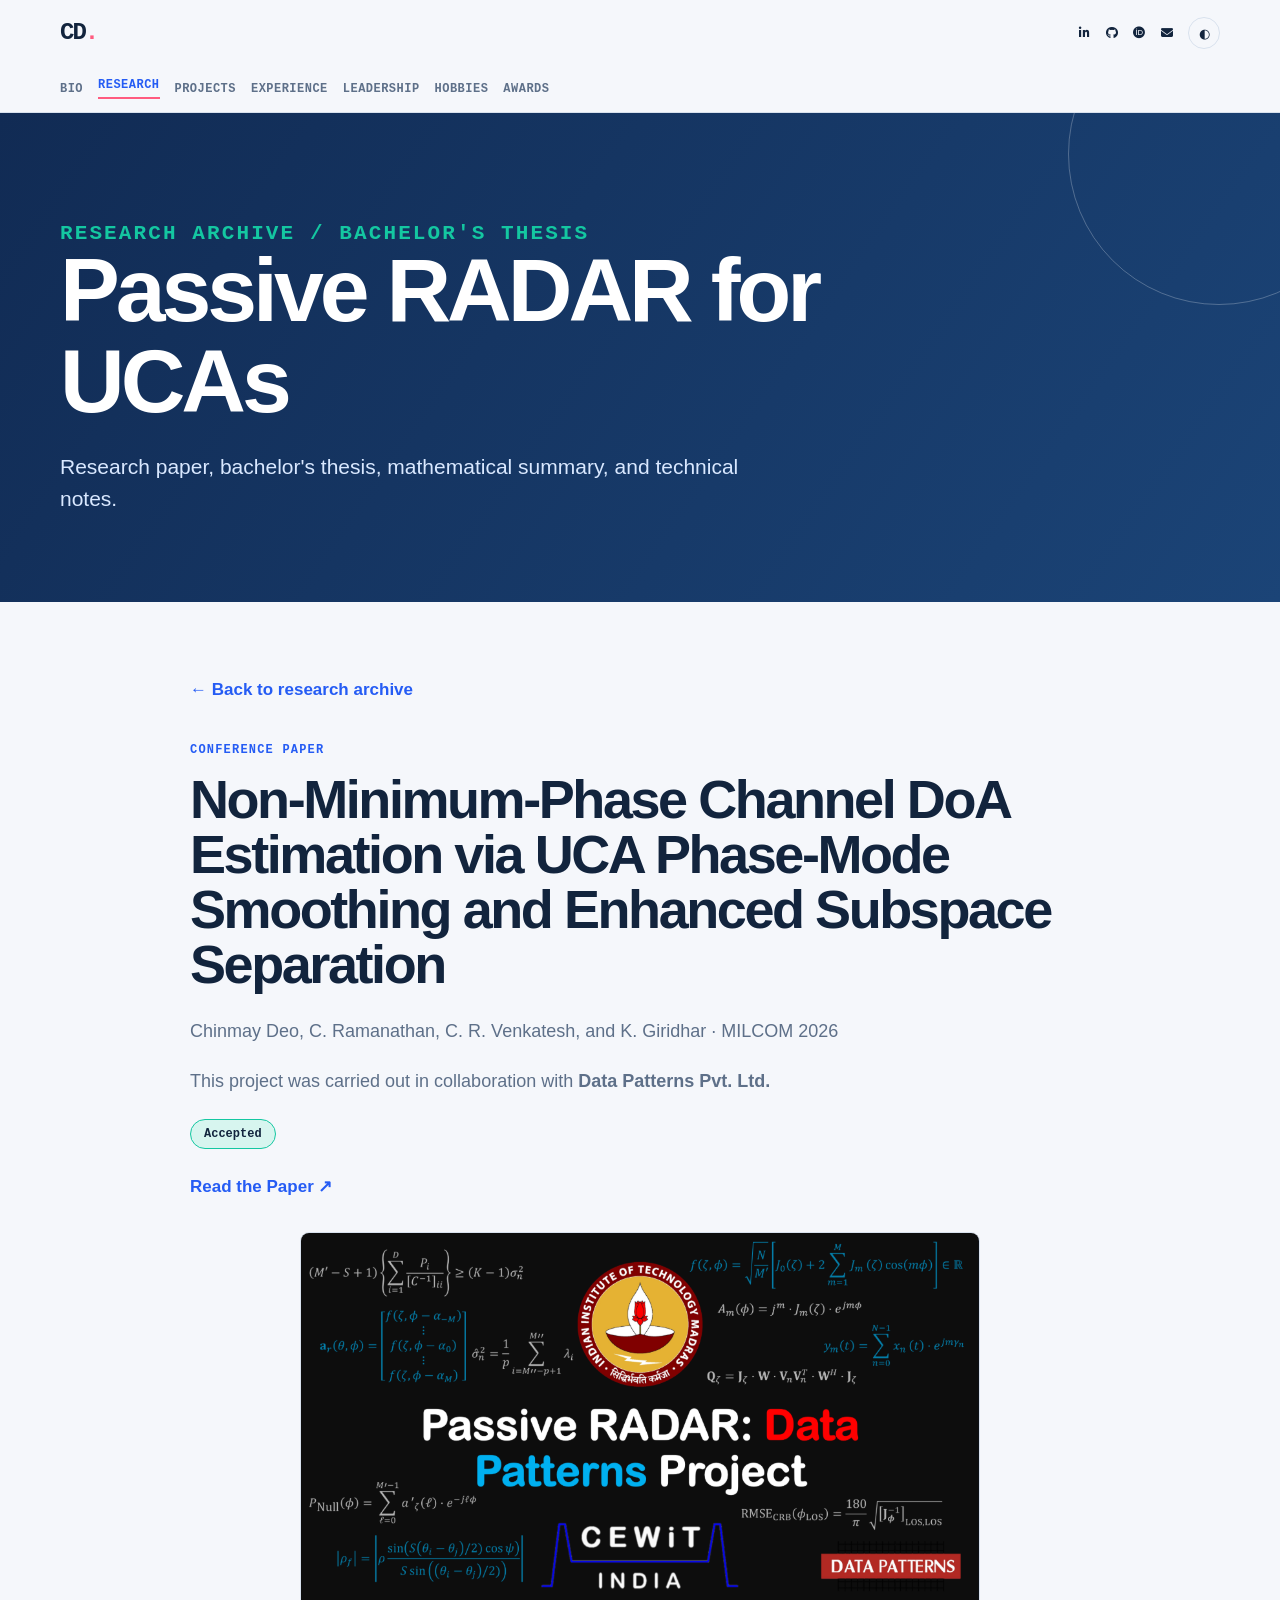
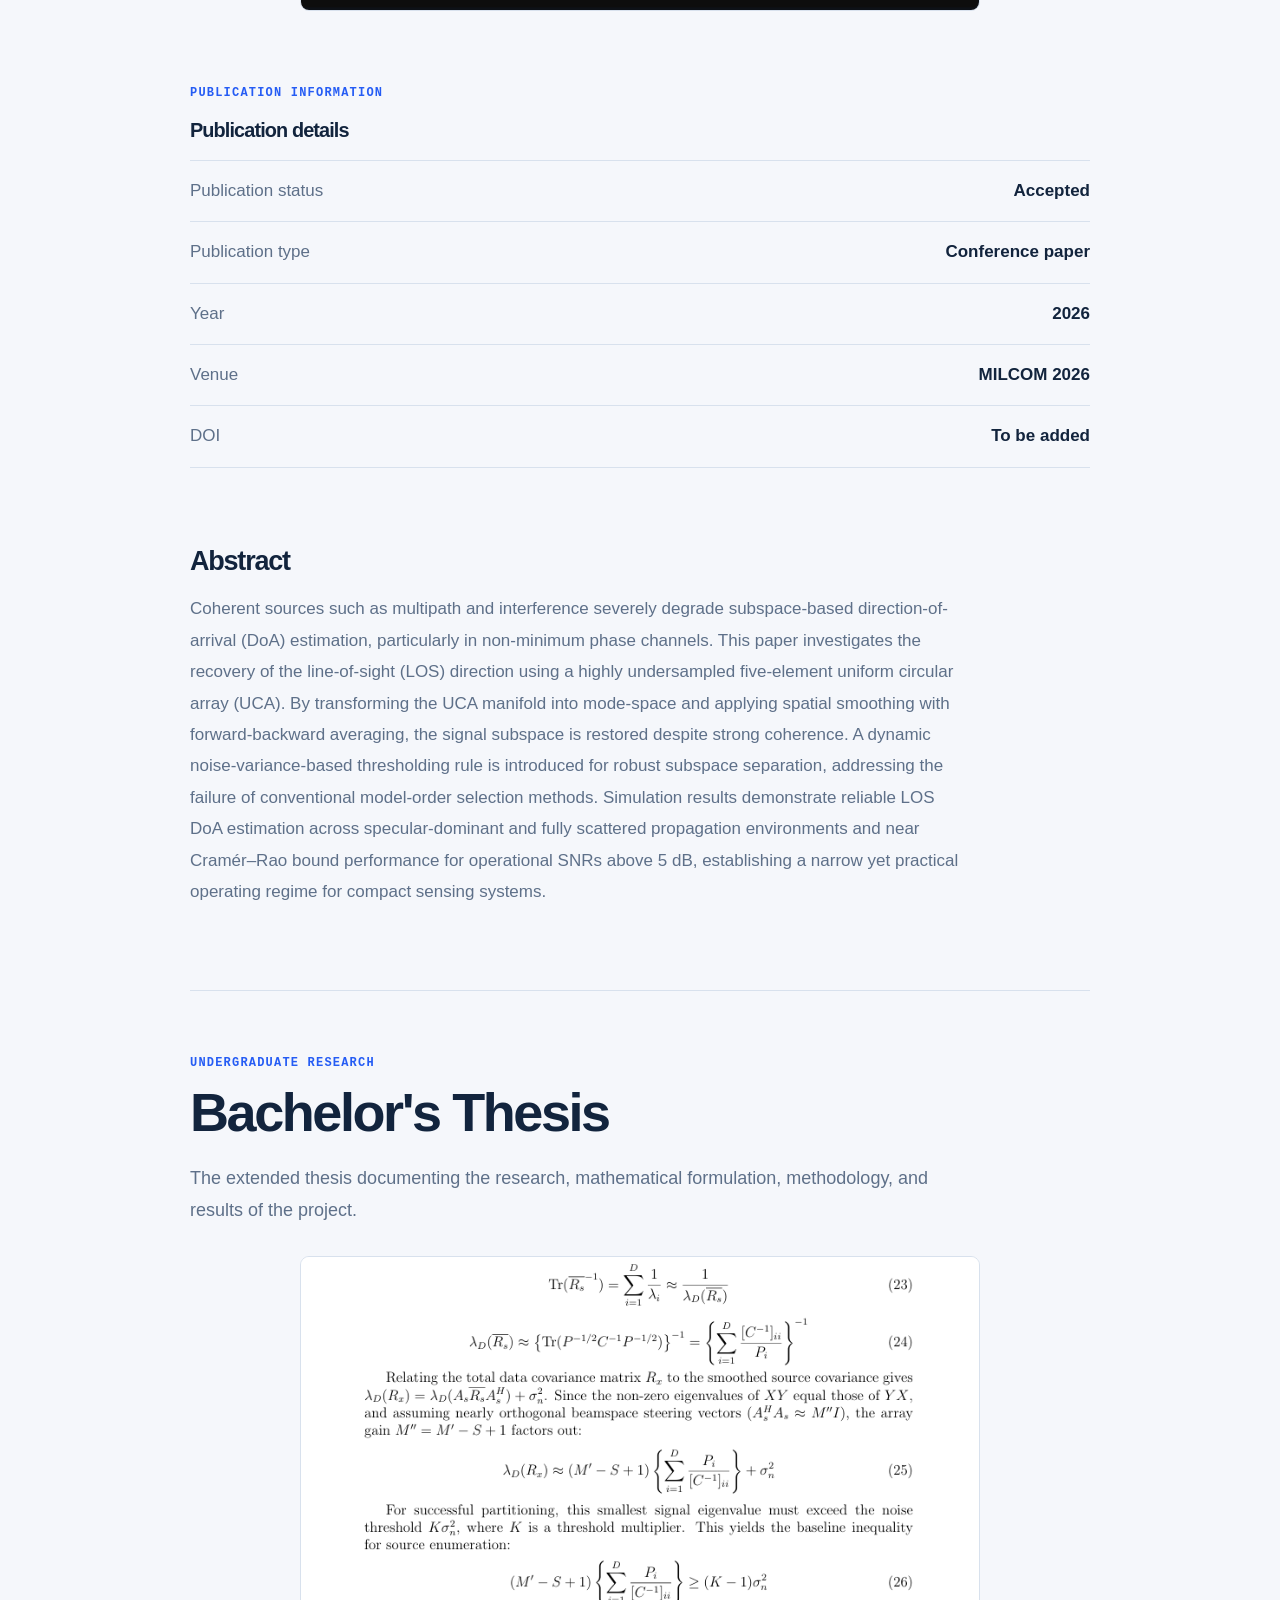
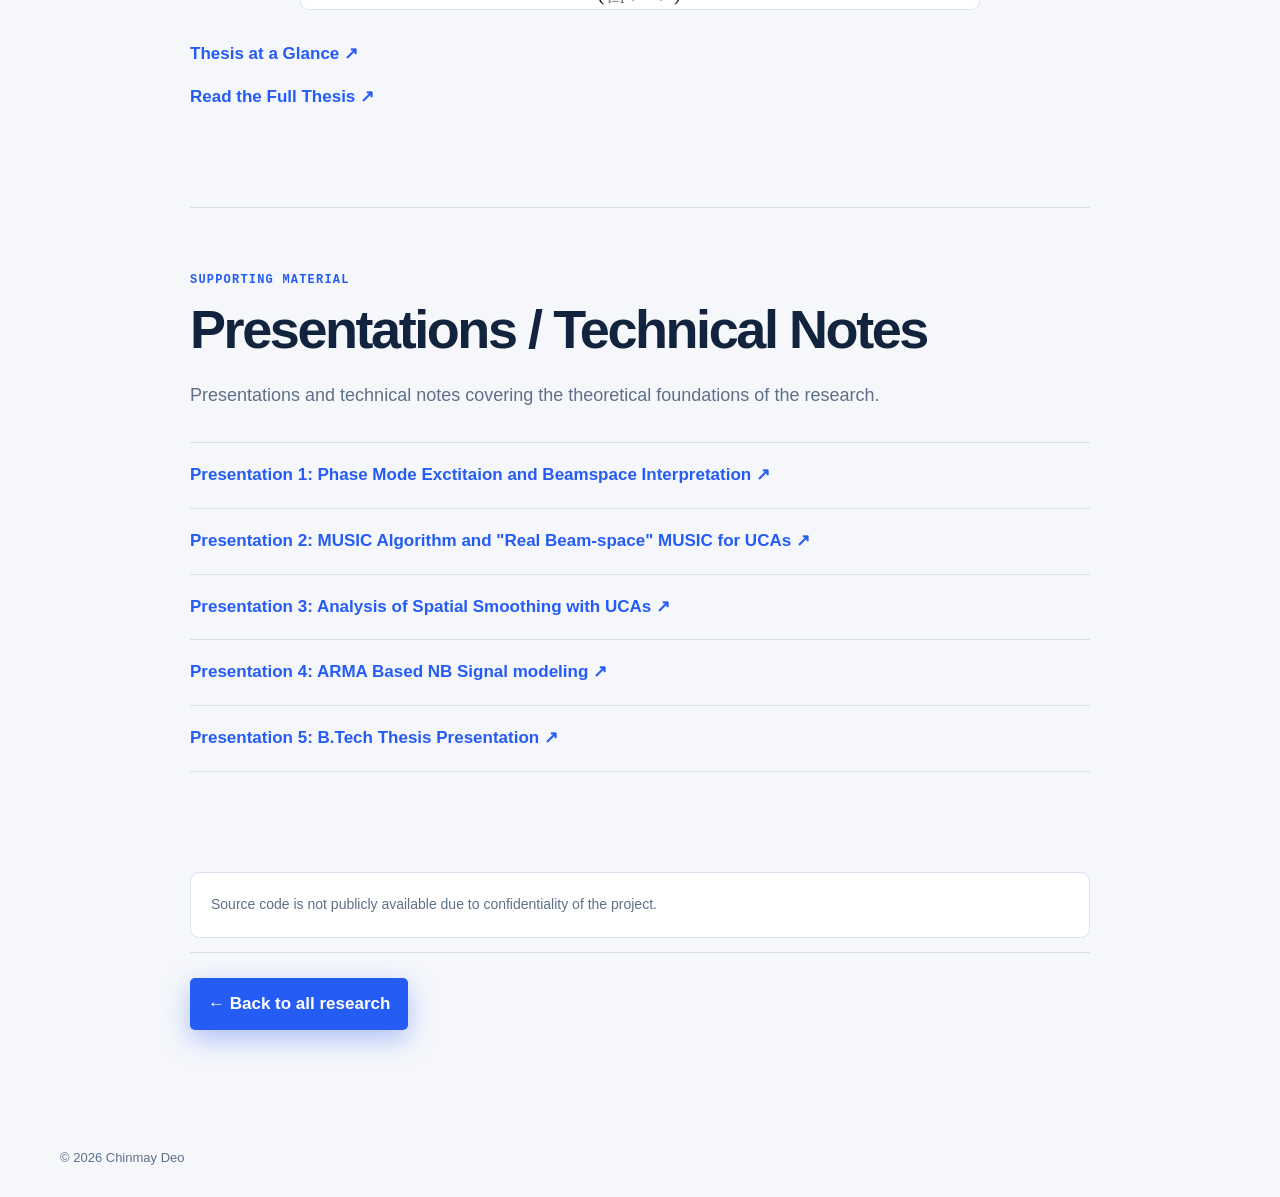
==== bachelors-thesis.html @ 7f186fe0 "Add files via upload" ====
<!doctype html>
<html lang="en">

<head>
    <meta charset="utf-8">
    <meta name="viewport" content="width=device-width, initial-scale=1">

    <title>Bachelor's Thesis | Chinmay Deo</title>

    <link rel="stylesheet" href="styles.css">
    <link rel="icon" type="image/png" href="images/favicon.png">
    <link
    rel="stylesheet"
    href="https://cdnjs.cloudflare.com/ajax/libs/font-awesome/6.5.2/css/all.min.css"
>
</head>

<body>

    <!-- Shared site header -->
    <header class="top">
        <div class="wrap top-row">
            <a class="brand" href="index.html">CD<i>.</i></a>

            <div class="socials">
<a href="https://www.linkedin.com/in/chinmay-deo-81880b24b/"
   aria-label="LinkedIn"
   target="_blank"
   rel="noopener noreferrer">
    <i class="fa-brands fa-linkedin-in"></i>
</a>

<a href="https://github.com/Chinmay-Deo-2004"
   aria-label="GitHub"
   target="_blank"
   rel="noopener noreferrer">
    <i class="fa-brands fa-github"></i>
</a>

<a href="https://orcid.org/0009-0005-6938-9688"
   aria-label="ORCID"
   target="_blank"
   rel="noopener noreferrer">
    <i class="fa-brands fa-orcid"></i>
</a>

<a href="mailto:chinmay.deo@telwise-research.com"
   aria-label="Email">
    <i class="fa-solid fa-envelope"></i>
</a>

                <button
                    class="theme"
                    data-theme-toggle
                    aria-label="Toggle colour theme"
                >
                    ◐
                </button>
            </div>
        </div>

        <nav class="wrap nav">
            <a href="index.html">Bio</a>
            <a aria-current="page" href="research.html">Research</a>
            <a href="projects.html">Projects</a>
            <a href="experience.html">Experience</a>
            <a href="leadership.html">Leadership</a>
            <a href="hobbies.html">Hobbies</a>
            <a href="awards.html">Awards</a>
        </nav>
    </header>


    <main>

        <!-- Page title banner -->
        <section class="page-hero">
            <p class="eyebrow">Research archive / Bachelor's Thesis</p>

            <h1>Passive RADAR for UCAs</h1>

            <p>
                Research paper, bachelor's thesis,
                mathematical summary, and technical notes.
            </p>
        </section>


        <!-- Main content -->
        <div class="wrap thesis-content">

            <!-- Back to research archive -->
            <a
                class="publication-back"
                href="research.html"
            >
                ← Back to research archive
            </a>


            <section class="thesis-section" id="milcom-paper">

                <p class="eyebrow">Conference paper</p>

                <h2>Non-Minimum-Phase Channel DoA Estimation via UCA Phase-Mode Smoothing and Enhanced Subspace Separation</h2>

                <p class="thesis-description">
                    Chinmay Deo, C. Ramanathan, C. R. Venkatesh, and K. Giridhar · MILCOM 2026
                </p>

                <p class="thesis-description">
                    This project was carried out in collaboration with
                    <strong>Data Patterns Pvt. Ltd.</strong>
                </p>

                <div class="publication-status">
                    <span class="status-badge">
                        Accepted
                    </span>
                </div>

                <div class="thesis-links">
                    <a
                        class="thesis-link"
                        href="papers/milcom-paper.pdf"
                        target="_blank"
                        rel="noopener noreferrer"
                    >
                        Read the Paper ↗
                    </a>
                </div>

                <img
                    class="thesis-cover"
                    src="images/passive_radar.png"
                    alt="Cover image for the MILCOM research paper"
                >


                <!-- Publication details -->
                <section class="publication-details">

                    <p class="eyebrow">Publication information</p>

                    <h3>Publication details</h3>

                    <div class="publication-detail-list">

                        <div class="publication-detail">
                            <span>Publication status</span>
                            <strong>Accepted</strong>
                        </div>

                        <div class="publication-detail">
                            <span>Publication type</span>
                            <strong>Conference paper</strong>
                        </div>

                        <div class="publication-detail">
                            <span>Year</span>
                            <strong>2026</strong>
                        </div>

                        <div class="publication-detail">
                            <span>Venue</span>
                            <strong>MILCOM 2026</strong>
                        </div>

                        <div class="publication-detail">
                            <span>DOI</span>
                            <strong>To be added</strong>
                        </div>

                    </div>

                </section>


                <!-- Abstract -->
                <div class="thesis-abstract">
                    <h3>Abstract</h3>

                    <p>
                        Coherent sources such as multipath and interference severely degrade subspace-based direction-of-arrival (DoA) estimation, particularly in non-minimum phase channels. This paper investigates the recovery of the line-of-sight (LOS) direction using a highly undersampled five-element uniform circular array (UCA). By transforming the UCA manifold into mode-space and applying spatial smoothing with forward-backward averaging, the signal subspace is restored despite strong coherence. A dynamic noise-variance-based thresholding rule is introduced for robust subspace separation, addressing the failure of conventional model-order selection methods. Simulation results demonstrate reliable LOS DoA estimation across specular-dominant and fully scattered propagation environments and near Cramér–Rao bound performance for operational SNRs above 5 dB, establishing a narrow yet practical operating regime for compact sensing systems.
                    </p>
                </div>

            </section>


            <!-- =================================
                 2. BACHELOR'S THESIS
            ================================== -->
            <section class="thesis-section" id="bachelors-thesis">

                <p class="eyebrow">Undergraduate research</p>

                <h2>Bachelor's Thesis</h2>

                <p class="thesis-description">
                    The extended thesis documenting the research,
                    mathematical formulation, methodology,
                    and results of the project.
                </p>

                <img
                    class="thesis-cover"
                    src="images/BTP_Concise_cover.png"
                    alt="Bachelor's thesis cover"
                >

                <div class="thesis-links">

                    <a
                        class="thesis-link"
                        href="thesis/BTP_Concise.pdf"
                        target="_blank"
                        rel="noopener noreferrer"
                    >
                        Thesis at a Glance ↗
                    </a>

                    <a
                        class="thesis-link"
                        href="thesis/BTP.pdf"
                        target="_blank"
                        rel="noopener noreferrer"
                    >
                        Read the Full Thesis ↗
                    </a>

                </div>

            </section>


            <section class="thesis-section" id="presentations">

                <p class="eyebrow">Supporting material</p>

                <h2>Presentations / Technical Notes</h2>

                <p class="thesis-description">
                    Presentations and technical notes covering
                    the theoretical foundations of the research.
                </p>

                <div class="thesis-resource-list">

                    <a
                        href="presentations/1.Phase_Mode_Exctitaion_and_Beamspace_Interpretation.pdf"
                        target="_blank"
                        rel="noopener noreferrer"
                    >
                        Presentation 1: Phase Mode Exctitaion and Beamspace Interpretation ↗
                    </a>

                    <a
                        href="presentations/2.MUSIC_Algorithm.pdf"
                        target="_blank"
                        rel="noopener noreferrer"
                    >
                        Presentation 2: MUSIC Algorithm and "Real Beam-space" MUSIC for UCAs ↗
                    </a>

                    <a
                        href="presentations/3.Analysis_of_Spatial_Smoothing_with_UCAs.pdf"
                        target="_blank"
                        rel="noopener noreferrer"
                    >
                        Presentation 3: Analysis of Spatial Smoothing with UCAs ↗
                    </a>

                    <a
                        href="presentations/4.ARMA_Based_NB_Signal_modeling.pdf"
                        target="_blank"
                        rel="noopener noreferrer"
                    >
                        Presentation 4: ARMA Based NB Signal modeling ↗
                    </a>

                    <a
                        href="presentations/5.BTP_Presentation.pdf"
                        target="_blank"
                        rel="noopener noreferrer"
                    >
                        Presentation 5: B.Tech Thesis Presentation ↗
                    </a>

                </div>

            </section>

            


            <!-- Source code note -->
            <p class="thesis-code-note">
                Source code is not publicly available due to confidentiality of the project.
            </p>


            <!-- Return to archive -->
            <div class="publication-footer">
                <a href="research.html" class="cta">
                    ← Back to all research
                </a>
            </div>

        </div>

        

    </main>


    <!-- Shared site footer -->
    <footer class="wrap footer">
        © <span data-year></span> Chinmay Deo
    </footer>

    <script src="script.js"></script>

</body>
</html>
---- styles.css ----
:root {
    --bg: #f5f7fb;
    --surface: #fff;
    --ink: #12243d;
    --muted: #5e7089;
    --line: #d8e1ed;
    --primary: #255cf4;
    --accent: #ff5b7f;
    --mint: #14c7a1;
    --shadow: 0 18px 48px rgba(24, 47, 78, .12);
}

:root[data-theme="dark"] {
    --bg: #091525;
    --surface: #102238;
    --ink: #eff6ff;
    --muted: #aac0d8;
    --line: #28415e;
    --primary: #72a0ff;
    --accent: #ff88a2;
    --mint: #58e6c6;
    --shadow: 0 18px 48px rgba(0, 0, 0, .28);
}

* {
    box-sizing: border-box;
}

html {
    scroll-behavior: smooth;
}

body {
    margin: 0;
    background: var(--bg);
    color: var(--ink);
    font: 17px/1.55 Arial, sans-serif;
}

a {
    color: inherit;
}

.wrap {
    width: min(1160px, calc(100% - 40px));
    margin: auto;
}

.top {
    border-bottom: 1px solid var(--line);
    background: color-mix(in srgb, var(--bg) 92%, transparent);
    position: sticky;
    top: 0;
    z-index: 10;
    backdrop-filter: blur(12px);
}

.top-row {
    min-height: 66px;
    display: flex;
    align-items: center;
    justify-content: space-between;
    gap: 18px;
}

.brand {
    font: bold 24px/1 ui-monospace, monospace;
    text-decoration: none;
    letter-spacing: -2px;
}

.brand i {
    color: var(--accent);
    font-style: normal;
}

.socials,
.nav {
    display: flex;
    align-items: center;
    gap: 15px;
}

.socials a,
.nav a {
    font: 600 12px/1 ui-monospace, monospace;
    text-transform: uppercase;
    letter-spacing: .04em;
    text-decoration: none;
}

.socials a:hover,
.nav a:hover {
    color: var(--primary);
}

.theme {
    color: var(--ink);
    background: transparent;
    border: 1px solid var(--line);
    width: 32px;
    height: 32px;
    border-radius: 50%;
    cursor: pointer;
}

.nav {
    overflow: auto;
    padding: 13px 0;
}

.nav a {
    white-space: nowrap;
    color: var(--muted);
}

.nav a[aria-current="page"] {
    color: var(--primary);
}

.nav a[aria-current="page"]:after {
    content: "";
    display: block;
    height: 2px;
    background: var(--accent);
    margin-top: 6px;
}

/* Hero */

.hero {
    min-height: 610px;
    display: grid;
    align-items: end;
    position: relative;
    overflow: hidden;
    background: #09182c;
    color: #fff;
}

.hero-photo {
    position: absolute;
    inset: 0;
    background:
        linear-gradient(
            90deg,
            rgba(7, 20, 38, .94),
            rgba(7, 20, 38, .69) 54%,
            rgba(7, 20, 38, .45)
        ),
        url("images/chinmay-portrait.png") center/cover;
    filter: grayscale(1);
}

.hero-grid {
    position: relative;
    width: min(1160px, calc(100% - 40px));
    margin: auto;
    padding: 90px 0;
}

.kicker {
    margin: 0 0 18px;
    color: var(--mint);
    font: 600 12px/1.2 ui-monospace, monospace;
    letter-spacing: .12em;
    text-transform: uppercase;
}

.hero h1,
.page-hero h1,
h2,
h3 {
    letter-spacing: -.045em;
    line-height: 1.02;
}

.hero h1 {
    font-size: clamp(55px, 9vw, 120px);
    margin: 0 0 22px;
    max-width: 850px;
}

/* Blinking typing cursor */

.hero h1 {
    font-size: clamp(55px, 9vw, 120px);
    margin: 0 0 22px;
    max-width: none;
}

.hero h1 [data-typing] {
    white-space: nowrap;
    border-right: 0.08em solid currentColor;
    animation: cursor-blink 0.8s steps(1) infinite;
}

@keyframes cursor-blink {
    50% {
        border-color: transparent;
    }
}

.hero p:not(.kicker) {
    max-width: 610px;
    margin: 0 0 32px;
    font-size: clamp(20px, 2.3vw, 28px);
    line-height: 1.32;
}

.cta {
    display: inline-flex;
    align-items: center;
    gap: 16px;
    background: var(--primary);
    padding: 13px 18px;
    color: #fff;
    font-weight: 700;
    text-decoration: none;
    border-radius: 5px;
    box-shadow: 0 9px 26px rgba(37, 92, 244, .35);
    transition: transform .2s;
}

.cta:hover {
    transform: translateY(-3px);
}

.orbit {
    position: absolute;
    border: 1px solid rgba(113, 160, 255, .45);
    border-radius: 50%;
    width: 500px;
    height: 500px;
    right: -105px;
    top: -120px;
    animation: spin 30s linear infinite;
}

.orbit:after {
    content: "";
    position: absolute;
    width: 13px;
    height: 13px;
    border-radius: 50%;
    background: var(--accent);
    top: 48px;
    left: 80px;
    box-shadow: 0 0 24px var(--accent);
}

@keyframes spin {
    to {
        transform: rotate(360deg);
    }
}

.hero-note {
    position: absolute;
    bottom: 16px;
    right: 24px;
    margin: 0;
    font: 11px ui-monospace, monospace;
    color: #cbd9ed;
}

/* Sections */

.section {
    padding: 110px 0;
    border-bottom: 1px solid var(--line);
}

.eyebrow {
    margin: 0 0 16px;
    color: var(--primary);
    font: 700 12px ui-monospace, monospace;
    letter-spacing: .1em;
    text-transform: uppercase;
}

.split {
    display: grid;
    grid-template-columns: 210px 1fr;
    gap: 40px;
}

.split h2 {
    font-size: clamp(40px, 5.4vw, 74px);
    margin: 0 0 25px;
}

.lead {
    max-width: 760px;
    font-size: clamp(20px, 2.1vw, 27px);
    color: var(--muted);
}

.fact-grid,
.card-grid {
    display: grid;
    grid-template-columns: repeat(3, 1fr);
    gap: 16px;
    margin-top: 42px;
}

.fact,
.card {
    background: var(--surface);
    border: 1px solid var(--line);
    border-radius: 9px;
    padding: 20px;
}

.fact b {
    display: block;
    font-size: 18px;
    margin-top: 4px;
}

.fact span {
    font: 700 11px ui-monospace, monospace;
    letter-spacing: .08em;
    color: var(--muted);
    text-transform: uppercase;
}

.education {
    display: grid;
    grid-template-columns: 86px 1fr;
    align-items: center;
    gap: 20px;
    max-width: 650px;
    margin-top: 38px;
    padding: 21px;
    background: linear-gradient(
        135deg,
        color-mix(in srgb, var(--primary) 11%, var(--surface)),
        var(--surface)
    );
    border: 1px solid color-mix(
        in srgb,
        var(--primary) 35%,
        var(--line)
    );
    border-radius: 10px;
}

.education img {
    width: 78px;
    height: 78px;
    object-fit: contain;
    background: #fff;
    border-radius: 50%;
    padding: 5px;
}

.education h3 {
    font-size: 27px;
    margin: 4px 0;
}

.education p {
    margin: 0;
    color: var(--muted);
}

/* Page hero */

.page-hero {
    background: linear-gradient(125deg, #112b54, #1b4477);
    color: #fff;
    padding: 86px max(20px, calc((100vw - 1160px) / 2));
    position: relative;
    overflow: hidden;
}

.page-hero:after {
    content: "";
    position: absolute;
    width: 300px;
    height: 300px;
    border: 1px solid rgba(255, 255, 255, .25);
    border-radius: 50%;
    right: -90px;
    top: -110px;
}

.page-hero h1 {
    font-size: clamp(48px, 7vw, 92px);
    margin: 0;
    max-width: 900px;
}

.page-hero p {
    max-width: 680px;
    font-size: 21px;
    margin: 23px 0 0;
    color: #d9e8ff;
}

/* Cards */

.card-grid {
    grid-template-columns: repeat(2, 1fr);
    margin: 0;
    padding: 75px 0;
}

.card {
    padding: 0;
    overflow: hidden;
    transition: transform .2s, box-shadow .2s;
}

.card:hover {
    transform: translateY(-6px);
    box-shadow: var(--shadow);
}

.card-body {
    padding: 23px;
}

.card h2,
.card h3 {
    margin: 12px 0;
    font-size: clamp(28px, 3.2vw, 44px);
}

.card p {
    color: var(--muted);
}

.cover {
    position: relative;
    display: block;
    height: 235px;
    background: linear-gradient(135deg, #2e65e8, #14c7a1);
    overflow: hidden;
}

.research-cover {
    position: relative;
    display: block;
    height: 235px;
    background: linear-gradient(135deg, #2e65e8, #14c7a1);
    overflow: hidden;
}

.cover:nth-child(1):after {
    content: "";
    position: absolute;
    inset: 0;
    background: linear-gradient(
        135deg,
        transparent 44%,
        rgba(255, 255, 255, .25) 44% 49%,
        transparent 49%
    );
}

.cover img {
    width: 100%;
    height: 100%;
    object-fit: cover;
}

.research-cover img {
    width: 100%;
    height: 100%;
    object-fit: contain;
}

.cover-label {
    position: absolute;
    z-index: 1;
    left: 15px;
    bottom: 13px;
    background: rgba(9, 21, 37, .8);
    color: #fff;
    padding: 7px 9px;
    border-radius: 4px;
    font: 11px ui-monospace, monospace;
}

.card a:not(.cover) {
    font-weight: 700;
    color: var(--primary);
}

/* Timeline */

.timeline {
    padding: 75px 0;
}

.timeline article {
    display: grid;
    grid-template-columns: 200px 1fr;
    gap: 28px;
    padding: 30px 0;
    border-top: 1px solid var(--line);
}

.timeline time {
    font: 700 12px ui-monospace, monospace;
    color: var(--primary);
    letter-spacing: .07em;
}

.timeline h2 {
    font-size: 34px;
    margin: 0 0 10px;
}

.timeline p {
    max-width: 680px;
    color: var(--muted);
}

/* Experience */
.timeline article {
  display: grid;
  grid-template-columns: 200px 1fr;
  gap: 28px;
  padding: 30px 0;
  border-top: 1px solid var(--line);
}

.experience-date {
  display: flex;
  flex-direction: column;
  align-items: flex-start;
  gap: 18px;
}

.experience-date time {
  font: 700 12px ui-monospace, monospace;
  color: var(--primary);
  letter-spacing: .07em;
}

.experience-logo {
  width: 64px;
  height: 64px;
  padding: 7px;
  object-fit: contain;
  background: #fff;
  border: 1px solid var(--line);
  border-radius: 50%;
}

.experience-org {
  margin: -2px 0 12px;
  color: var(--primary);
  font-weight: 700;
}

.timeline h2 {
  font-size: 34px;
  margin: 0 0 8px;
}

.timeline p {
  max-width: 680px;
  color: var(--muted);
}

/* Tags */

.tag-list {
    display: flex;
    flex-wrap: wrap;
    gap: 10px;
    margin-top: 30px;
}

.tag {
    border: 1px solid var(--line);
    padding: 8px 11px;
    border-radius: 999px;
    font: 700 12px ui-monospace, monospace;
    color: var(--primary);
}

/* Footer */

.footer {
    padding: 28px 0;
    color: var(--muted);
    font-size: 13px;
}

/* Scroll animations */

.js .reveal {
    opacity: 0;
    transform: translateY(24px);
    transition: opacity .6s ease, transform .6s ease;
}

.js .reveal.show {
    opacity: 1;
    transform: none;
}

.js .assemble span {
    display: inline-block;
    opacity: 0;
    transform: translateY(.8em);
    transition: opacity .48s ease, transform .48s ease;
}

.js .assemble.show span {
    opacity: 1;
    transform: none;
}

.js .assemble.show span:nth-child(2) {
    transition-delay: .06s;
}

.js .assemble.show span:nth-child(3) {
    transition-delay: .12s;
}

.js .assemble.show span:nth-child(4) {
    transition-delay: .18s;
}

.js .assemble.show span:nth-child(5) {
    transition-delay: .24s;
}

.js .assemble.show span:nth-child(6) {
    transition-delay: .3s;
}

/* Responsive */

@media (max-width: 760px) {
    .wrap {
        width: min(100% - 28px, 1160px);
    }

    .socials {
        gap: 8px;
    }

    .socials a {
        font-size: 10px;
    }

    .top-row {
        min-height: 59px;
    }

    .nav {
        gap: 13px;
    }

    .hero {
        min-height: 570px;
    }

    .hero-grid {
        width: min(100% - 28px, 1160px);
        padding: 70px 0;
    }

    .split,
    .timeline article {
        grid-template-columns: 1fr;
        gap: 20px;
    }

    .fact-grid,
    .card-grid {
        grid-template-columns: 1fr;
    }

    .section {
        padding: 72px 0;
    }

    .page-hero {
        padding: 65px 20px;
    }

    .education {
        grid-template-columns: 68px 1fr;
    }

    .education img {
        width: 62px;
        height: 62px;
    }

    .orbit {
        width: 300px;
        height: 300px;
        right: -130px;
        top: -95px;
    }

      .timeline article {
    grid-template-columns: 1fr;
    gap: 16px;
  }

  .experience-date {
    flex-direction: row;
    align-items: center;
    justify-content: space-between;
  }

  .experience-logo {
    width: 56px;
    height: 56px;
  }
}

.publication-video {
    width: 100%;
    margin: 0;
}

.publication-video video {
    display: block;
    width: 100%;
    height: auto;
    max-width: 100%;
    object-fit: contain;
    border-radius: 14px;
    background: #000;
}

.publication-video figcaption {
    margin-top: 12px;
    color: var(--muted);
    font-size: 14px;
    line-height: 1.6;
}


/* Hero */

.hero {
    min-height: 610px;
    display: grid;
    grid-template-columns: minmax(0, 1fr) minmax(280px, 400px);
    align-items: center;
    gap: clamp(30px, 6vw, 90px);
    position: relative;
    overflow: hidden;
    background: #09182c;
    color: #fff;
    padding: 70px max(20px, calc((100vw - 1160px) / 2));
}


/* =========================================
   RESEARCH CARDS
========================================= */

.research-card-link {
    display: block;
    color: inherit;
    text-decoration: none;
    min-width: 0;
}

.research-card-link .card {
    height: 100%;
}

.research-card-link .card h2 {
    color: var(--ink);
}

.research-card-link:hover .research-read-more {
    text-decoration: underline;
}

.research-card-link:focus-visible {
    outline: 3px solid var(--primary);
    outline-offset: 5px;
    border-radius: 9px;
}

.research-read-more {
    display: inline-block;
    margin-top: 8px;
    color: var(--primary);
    font-weight: 700;
}


/* =========================================
   INDIVIDUAL PUBLICATION PAGE
========================================= */

.publication-page {
    max-width: 900px;
    padding-top: 55px;
    padding-bottom: 90px;
}

.publication-back {
    display: inline-block;
    margin-bottom: 40px;
    color: var(--primary);
    font-weight: 700;
    text-decoration: none;
}

.publication-back:hover {
    text-decoration: underline;
}

.publication-meta {
    padding-bottom: 30px;
    border-bottom: 1px solid var(--line);
}

.publication-meta h2 {
    font-size: clamp(32px, 5vw, 52px);
    margin: 0 0 20px;
}

.publication-authors {
    font-size: 18px;
    font-weight: 600;
}

.publication-venue {
    color: var(--muted);
}

.publication-status {
    display: flex;
    flex-wrap: wrap;
    align-items: center;
    gap: 12px;
    margin-top: 22px;
}

.status-badge {
    display: inline-block;
    padding: 7px 13px;
    border-radius: 999px;
    background: color-mix(
        in srgb,
        var(--mint) 17%,
        var(--surface)
    );
    color: var(--ink);
    border: 1px solid var(--mint);
    font: 700 12px ui-monospace, monospace;
}

.publication-category {
    color: var(--muted);
    font: 700 12px ui-monospace, monospace;
}


/* PDF and code buttons */

.publication-actions {
    display: flex;
    flex-wrap: wrap;
    gap: 14px;
    margin: 30px 0 55px;
}

.publication-actions .cta {
    margin: 0;
}

.publication-code {
    display: inline-flex;
    align-items: center;
    justify-content: center;
    padding: 13px 18px;
    border: 1px solid var(--line);
    border-radius: 5px;
    color: var(--primary);
    font-weight: 700;
    text-decoration: none;
    transition: transform .2s, box-shadow .2s;
}

.publication-code:hover {
    transform: translateY(-3px);
    box-shadow: var(--shadow);
}


/* Publication cover */

.publication-cover-section {
    margin-bottom: 65px;
}

.publication-cover {
    margin: 0;
    border: 1px solid var(--line);
    border-radius: 10px;
    overflow: hidden;
    background: var(--surface);
}

.publication-cover img {
    display: block;
    width: 100%;
    height: auto;
    max-height: 600px;
    object-fit: contain;
}


/* Abstract */

.publication-abstract {
    padding: 40px 0;
    border-top: 1px solid var(--line);
    border-bottom: 1px solid var(--line);
}

.publication-abstract h2,
.publication-details h2 {
    font-size: clamp(32px, 4vw, 44px);
    margin: 0 0 22px;
}

.publication-abstract > p:last-child {
    max-width: 780px;
    color: var(--muted);
    font-size: 18px;
    line-height: 1.8;
}


/* Publication metadata */

.publication-details {
    padding: 45px 0;
}

.publication-detail-list {
    border-top: 1px solid var(--line);
}

.publication-detail {
    display: flex;
    justify-content: space-between;
    align-items: flex-start;
    gap: 24px;
    padding: 17px 0;
    border-bottom: 1px solid var(--line);
}

.publication-detail span {
    color: var(--muted);
}

.publication-detail strong {
    text-align: right;
}

.publication-detail a {
    color: var(--primary);
    text-decoration: none;
}

.publication-detail a:hover {
    text-decoration: underline;
}


/* Bottom navigation */

.publication-footer {
    padding-top: 25px;
    border-top: 1px solid var(--line);
}


/* Responsive layout */

@media (max-width: 600px) {

    .publication-page {
        padding-top: 35px;
        padding-bottom: 60px;
    }

    .publication-actions {
        flex-direction: column;
    }

    .publication-actions .cta,
    .publication-code {
        width: 100%;
        text-align: center;
    }

    .publication-detail {
        flex-direction: column;
        gap: 6px;
    }

    .publication-detail strong {
        text-align: left;
    }

}


/* =========================================
   BACHELOR'S THESIS PAGE — THEME MATCH
========================================= */

/* Keep the page aligned with the shared site width */

.thesis-content {
    max-width: 900px;
    padding-top: 75px;
    padding-bottom: 90px;
}

/* Match the site's hero typography and accent */

.page-hero .eyebrow {
    color: var(--mint);
}

.page-hero h1 {
    position: relative;
    z-index: 1;
}

.page-hero > p:not(.eyebrow) {
    position: relative;
    z-index: 1;
}

/* Sections */

.thesis-section {
    padding-bottom: 65px;
    margin-bottom: 65px;
    border-bottom: 1px solid var(--line);
}

.thesis-section:last-of-type {
    border-bottom: none;
    margin-bottom: 0;
}

.thesis-section h2 {
    color: var(--ink);
    font-size: clamp(34px, 4.5vw, 54px);
    margin: 0 0 22px;
}

.thesis-section .eyebrow {
    color: var(--primary);
    margin-bottom: 15px;
}

.thesis-description {
    max-width: 760px;
    color: var(--muted);
    font-size: 18px;
    line-height: 1.8;
}

/* Paper and thesis cover images */

.thesis-cover {
    display: block;
    width: 100%;
    max-width: 680px;
    height: auto;
    margin: 30px auto;
    border: 1px solid var(--line);
    border-radius: 9px;
    background: var(--surface);
}

/* Links */

.thesis-links {
    display: flex;
    flex-direction: column;
    align-items: flex-start;
    gap: 14px;
    margin: 24px 0 30px;
}

.thesis-link {
    color: var(--primary);
    font-weight: 700;
    text-decoration: none;
    line-height: 1.7;
}

.thesis-link:hover {
    text-decoration: underline;
    text-underline-offset: 4px;
}

.thesis-link:focus-visible,
.thesis-resource-list a:focus-visible {
    outline: 2px solid var(--primary);
    outline-offset: 5px;
}

/* Abstract */

.thesis-abstract {
    margin-top: 35px;
}

.thesis-abstract h3 {
    color: var(--ink);
    font-size: 27px;
    margin: 0 0 18px;
}

.thesis-abstract p {
    max-width: 780px;
    color: var(--muted);
    font-size: 17px;
    line-height: 1.85;
}

/* Presentation and technical-note list */

.thesis-resource-list {
    display: flex;
    flex-direction: column;
    margin-top: 30px;
    border-top: 1px solid var(--line);
}

.thesis-resource-list a {
    display: block;
    padding: 18px 0;
    border-bottom: 1px solid var(--line);
    color: var(--primary);
    font-weight: 700;
    line-height: 1.7;
    text-decoration: none;
    transition: padding-left 0.2s;
}

.thesis-resource-list a:hover {
    padding-left: 8px;
    text-decoration: underline;
    text-underline-offset: 4px;
}

/* Code availability */

.thesis-code-note {
    margin-top: 35px;
    padding: 20px;
    color: var(--muted);
    background: var(--surface);
    border: 1px solid var(--line);
    border-radius: 9px;
    font-size: 14px;
    line-height: 1.7;
}

/* Responsive */

@media (max-width: 760px) {
    .thesis-content {
        width: min(100% - 28px, 900px);
        padding-top: 48px;
        padding-bottom: 65px;
    }

    .thesis-section {
        padding-bottom: 45px;
        margin-bottom: 45px;
    }

    .thesis-cover {
        margin: 24px auto;
    }
}

/* Extracurriculars */

.extracurriculars {
    padding: 0 0 65px;
}

.extracurricular-heading {
    margin-bottom: 22px;
}

.extracurricular-heading .eyebrow {
    margin-bottom: 10px;
}

.extracurricular-heading h2 {
    font-size: clamp(30px, 4vw, 42px);
    margin: 0;
}

.extracurricular-list {
    border-top: 1px solid var(--line);
}

.extracurricular-item {
    display: flex;
    align-items: baseline;
    gap: 18px;
    padding: 17px 0;
    border-bottom: 1px solid var(--line);
}

.activity {
    flex: 0 0 150px;
    font-weight: 700;
    color: var(--ink);
}

.activity-detail {
    color: var(--muted);
    font-size: 14px;
}

/* Responsive */

@media (max-width: 600px) {
    .extracurricular-item {
        flex-wrap: wrap;
        gap: 5px 12px;
    }

    .activity {
        flex-basis: 100%;
    }
}

        /* =========================================
           LEADERSHIP / TEACHING / VOLUNTEERING
        ========================================= */

        .activity-section {
            padding: 85px 0 95px;
            border-bottom: 1px solid var(--line);
        }

        .activity-heading {
            margin-bottom: 55px;
        }

        .activity-heading h2 {
            font-size: clamp(42px, 6vw, 72px);
            margin: 0;
        }

        .activity-heading > p:last-child {
            max-width: 720px;
            color: var(--muted);
            font-size: 18px;
            margin-top: 20px;
        }


        /* =========================================
           ACTIVITY BLOCK
        ========================================= */

        .activity-list {
            display: flex;
            flex-direction: column;
            gap: 65px;
        }

        .activity-item {
            max-width: 1000px;
        }


        /* =========================================
           LOGO + HEADING CARD
        ========================================= */

        .activity-header {
            display: grid;
            grid-template-columns: 100px 1fr;
            align-items: center;
            gap: 30px;

            padding: 25px 28px;

            background:
                linear-gradient(
                    135deg,
                    color-mix(in srgb, var(--primary) 12%, var(--surface)),
                    var(--surface)
                );

            border: 1px solid
                color-mix(
                    in srgb,
                    var(--primary) 55%,
                    var(--line)
                );

            border-radius: 12px;

            box-shadow:
                0 10px 30px
                color-mix(
                    in srgb,
                    var(--primary) 8%,
                    transparent
                );

            transition:
                transform .2s,
                box-shadow .2s;
        }

        .activity-header:hover {
            transform: translateY(-3px);

            box-shadow:
                0 16px 38px
                color-mix(
                    in srgb,
                    var(--primary) 14%,
                    transparent
                );
        }


        /* Logo */

        .activity-logo {
            width: 82px;
            height: 82px;

            display: flex;
            align-items: center;
            justify-content: center;

            background: #fff;

            border-radius: 50%;

            padding: 7px;

            overflow: hidden;
        }

        .activity-logo img {
            width: 100%;
            height: 100%;

            object-fit: contain;
        }


        /* Header text */

        .activity-meta {
            margin: 0 0 5px;

            color: var(--primary);

            font:
                700 12px/1.2
                ui-monospace,
                monospace;

            letter-spacing: .1em;

            text-transform: uppercase;
        }

        .activity-header h3 {
            margin: 0 0 5px;

            font-size: clamp(28px, 3vw, 38px);

            letter-spacing: -.035em;
        }

        .activity-subtitle {
            margin: 0;

            color: var(--muted);

            font-size: 17px;
        }


        /* =========================================
           DESCRIPTION
        ========================================= */

        .activity-description {
            max-width: 820px;

            margin:
                25px
                0
                0
                112px;

            color: var(--muted);

            font-size: 18px;

            line-height: 1.8;
        }

        .activity-description strong {
            color: var(--ink);
        }


        /* =========================================
           STANDALONE PHOTOS
        ========================================= */

        .activity-media {
            margin:
                30px
                0
                0
                112px;

            display: flex;
            flex-wrap: wrap;
            gap: 18px;
        }

        .activity-media img {
            display: block;

            width: auto;
            max-width: 100%;

            max-height: 430px;

            object-fit: contain;

            border-radius: 9px;

            border: 1px solid var(--line);

            background: var(--surface);

            box-shadow: var(--shadow);
        }

        .activity-media.single img {
            max-width: 820px;
        }


        /* =========================================
           SECTION DIVIDER
        ========================================= */

        .activity-item + .activity-item {
            padding-top: 10px;
        }


        /* =========================================
           CAMEOS
        ========================================= */

        .cameos {
            padding-bottom: 80px;
        }

        .cameo-text {
            max-width: 900px;

            margin: 25px 0 0;

            color: var(--muted);

            font-size: 17px;

            line-height: 1.9;
        }

        .cameo-text strong {
            color: var(--ink);
        }

        .cameo-emoji {
            margin-right: 3px;
        }


        /* =========================================
           RESPONSIVE
        ========================================= */

        @media (max-width: 760px) {

            .activity-section {
                padding: 65px 0 75px;
            }

            .activity-header {
                grid-template-columns: 70px 1fr;

                gap: 18px;

                padding: 20px;
            }

            .activity-logo {
                width: 62px;
                height: 62px;
            }

            .activity-header h3 {
                font-size: 25px;
            }

            .activity-subtitle {
                font-size: 15px;
            }

            .activity-description,
            .activity-media {
                margin-left: 0;
            }

            .activity-description {
                font-size: 16px;
            }

            .activity-media img {
                width: 100%;
                height: auto;
                max-height: none;
            }
        }

/* =========================================================
   HOBBY COLLAGES
   ========================================================= */

.hobby-gallery-section {
  padding: 8rem 0 9rem;
  overflow: hidden;
}

.photography-section {
  padding-top: 3rem;
}

.gallery-heading {
  max-width: 720px;
  margin-bottom: 3rem;
}

.gallery-heading h2 {
  margin-top: 0.5rem;
}


/* =========================================================
   COLLAGE
   ========================================================= */

.art-collage {
  display: grid;

  /*
   * 12 columns gives us enough combinations of
   * squares, horizontal rectangles and vertical rectangles.
   */
  grid-template-columns: repeat(12, minmax(0, 1fr));

  /*
   * Small base rows allow dense packing.
   */
  grid-auto-rows: 72px;

  /*
   * This is the important part:
   * fill available holes with later elements.
   */
  grid-auto-flow: dense;

  gap: 3px;

  width: 100%;

  background: var(--bg, #f4f4f1);
}


/* =========================================================
   IMAGE TILE
   ========================================================= */

.art-piece {
  position: relative;

  margin: 0;
  min-width: 0;
  min-height: 0;

  overflow: hidden;

  cursor: pointer;

  background: #e8e8e5;

  isolation: isolate;
}

.art-piece img {
  display: block;

  width: 100%;
  height: 100%;

  object-fit: cover;

  transition:
    transform 650ms cubic-bezier(.2, .8, .2, 1),
    filter 400ms ease;
}


/* =========================================================
   AUTOMATIC TILE SIZING
   =========================================================

   The pattern repeats indefinitely.

   Every image gets one of these sizes automatically.
   Add 10, 20 or 50 images and the pattern keeps going.
   ========================================================= */


/* LARGE VERTICAL */

.art-piece:nth-child(8n + 1) {
  grid-column: span 4;
  grid-row: span 5;
}


/* MEDIUM SQUARE */

.art-piece:nth-child(8n + 2) {
  grid-column: span 3;
  grid-row: span 3;
}


/* WIDE */

.art-piece:nth-child(8n + 3) {
  grid-column: span 5;
  grid-row: span 3;
}


/* SMALL SQUARE */

.art-piece:nth-child(8n + 4) {
  grid-column: span 2;
  grid-row: span 2;
}


/* LARGE SQUARE */

.art-piece:nth-child(8n + 5) {
  grid-column: span 4;
  grid-row: span 4;
}


/* TALL */

.art-piece:nth-child(8n + 6) {
  grid-column: span 3;
  grid-row: span 4;
}


/* MEDIUM HORIZONTAL */

.art-piece:nth-child(8n + 7) {
  grid-column: span 4;
  grid-row: span 2;
}


/* SMALL VERTICAL */

.art-piece:nth-child(8n + 8) {
  grid-column: span 2;
  grid-row: span 3;
}


/* =========================================================
   HOVER INTERACTION
   ========================================================= */

.art-piece:hover {
  z-index: 10;
}

.art-piece:hover img {
  transform: scale(1.06);
}


/* Subtle overlay */

.art-piece::after {
  content: "";

  position: absolute;
  inset: 0;

  background: rgba(0, 0, 0, 0.08);

  opacity: 0;

  transition: opacity 300ms ease;

  pointer-events: none;
}

.art-piece:hover::after {
  opacity: 1;
}


/* =========================================================
   CAPTIONS
   ========================================================= */

.art-piece figcaption {
  position: absolute;

  left: 0;
  right: 0;
  bottom: 0;

  z-index: 2;

  display: flex;
  justify-content: space-between;
  align-items: center;

  padding: 0.7rem 0.8rem;

  color: white;

  background: linear-gradient(
    to top,
    rgba(0, 0, 0, 0.7),
    rgba(0, 0, 0, 0)
  );

  font-size: 0.65rem;
  letter-spacing: 0.06em;
  text-transform: uppercase;

  opacity: 0;

  transform: translateY(4px);

  transition:
    opacity 300ms ease,
    transform 300ms ease;
}

.art-piece figcaption span:first-child {
  opacity: 0.55;
}

.art-piece:hover figcaption {
  opacity: 1;
  transform: translateY(0);
}


/* =========================================================
   DRAWINGS
   Slightly tighter / denser composition
   ========================================================= */

.drawings-collage {
  grid-auto-rows: 70px;
}


/* =========================================================
   PHOTOGRAPHY
   Slightly wider visual rhythm
   ========================================================= */

.photography-collage {
  grid-auto-rows: 72px;
}


/* =========================================================
   MOBILE
   ========================================================= */

@media (max-width: 800px) {

  .hobby-gallery-section {
    padding: 5rem 0 6rem;
  }

  .gallery-heading {
    margin-bottom: 2rem;
  }

  .art-collage {
    grid-template-columns: repeat(6, minmax(0, 1fr));

    grid-auto-rows: 70px;

    gap: 2px;
  }


  /* Repeatable mobile pattern */

  .art-piece:nth-child(8n + 1) {
    grid-column: span 3;
    grid-row: span 4;
  }

  .art-piece:nth-child(8n + 2) {
    grid-column: span 3;
    grid-row: span 3;
  }

  .art-piece:nth-child(8n + 3) {
    grid-column: span 4;
    grid-row: span 3;
  }

  .art-piece:nth-child(8n + 4) {
    grid-column: span 2;
    grid-row: span 3;
  }

  .art-piece:nth-child(8n + 5) {
    grid-column: span 3;
    grid-row: span 4;
  }

  .art-piece:nth-child(8n + 6) {
    grid-column: span 3;
    grid-row: span 3;
  }

  .art-piece:nth-child(8n + 7) {
    grid-column: span 4;
    grid-row: span 2;
  }

  .art-piece:nth-child(8n + 8) {
    grid-column: span 2;
    grid-row: span 2;
  }


  .art-piece figcaption {
    opacity: 1;
    transform: none;
    padding: 0.5rem 0.55rem;
    font-size: 0.58rem;
  }
}


/* =========================================================
   REDUCED MOTION
   ========================================================= */

@media (prefers-reduced-motion: reduce) {

  .art-piece img,
  .art-piece figcaption,
  .art-piece::after {
    transition: none;
  }
}

/* =========================================================
   LIGHTBOX
   ========================================================= */

.lightbox {
  position: fixed;
  inset: 0;

  z-index: 9999;

  display: flex;
  align-items: center;
  justify-content: center;

  padding: 5rem;

  background: rgba(0, 0, 0, 0.92);

  opacity: 0;
  visibility: hidden;

  transition:
    opacity 300ms ease,
    visibility 300ms ease;
}

.lightbox.is-open {
  opacity: 1;
  visibility: visible;
}


/* ---------------------------------------------------------
   IMAGE
   --------------------------------------------------------- */

.lightbox-content {
  position: relative;

  max-width: 90vw;
  max-height: 90vh;

  display: flex;
  flex-direction: column;
  align-items: center;
}

#lightbox-image {
  display: block;

  max-width: 90vw;
  max-height: 82vh;

  width: auto;
  height: auto;

  object-fit: contain;

  box-shadow: 0 30px 100px rgba(0, 0, 0, 0.35);

  transform: scale(0.96);

  transition: transform 350ms cubic-bezier(.2, .8, .2, 1);
}

.lightbox.is-open #lightbox-image {
  transform: scale(1);
}


/* ---------------------------------------------------------
   CAPTION
   --------------------------------------------------------- */

#lightbox-caption {
  margin: 1rem 0 0;

  color: rgba(255, 255, 255, 0.7);

  font-size: 0.7rem;
  letter-spacing: 0.08em;
  text-transform: uppercase;

  text-align: center;
}


/* ---------------------------------------------------------
   CONTROLS
   --------------------------------------------------------- */

.lightbox button {
  appearance: none;
  border: 0;

  color: white;
  background: transparent;

  cursor: pointer;

  font-family: inherit;

  transition:
    opacity 200ms ease,
    transform 200ms ease;
}

.lightbox button:hover {
  opacity: 0.55;
}


/* CLOSE */

.lightbox-close {
  position: absolute;

  top: 1.5rem;
  right: 2rem;

  font-size: 2.2rem;
  line-height: 1;

  font-weight: 300;
}


/* PREVIOUS / NEXT */

.lightbox-prev,
.lightbox-next {
  position: absolute;

  top: 50%;

  transform: translateY(-50%);

  font-size: 1.8rem;
}

.lightbox-prev {
  left: 2rem;
}

.lightbox-next {
  right: 2rem;
}

.lightbox-prev:hover {
  transform: translate(-4px, -50%);
}

.lightbox-next:hover {
  transform: translate(4px, -50%);
}


/* ---------------------------------------------------------
   MOBILE
   --------------------------------------------------------- */

@media (max-width: 800px) {

  .lightbox {
    padding: 3rem 1.25rem;
  }

  #lightbox-image {
    max-width: calc(100vw - 2.5rem);
    max-height: 78vh;
  }

  .lightbox-prev,
  .lightbox-next {
    top: auto;
    bottom: 1.2rem;

    transform: none;

    font-size: 1.5rem;
  }

  .lightbox-prev {
    left: 1.5rem;
  }

  .lightbox-next {
    right: 1.5rem;
  }

  .lightbox-prev:hover,
  .lightbox-next:hover {
    transform: none;
  }

  .lightbox-close {
    top: 1rem;
    right: 1.25rem;
  }
}
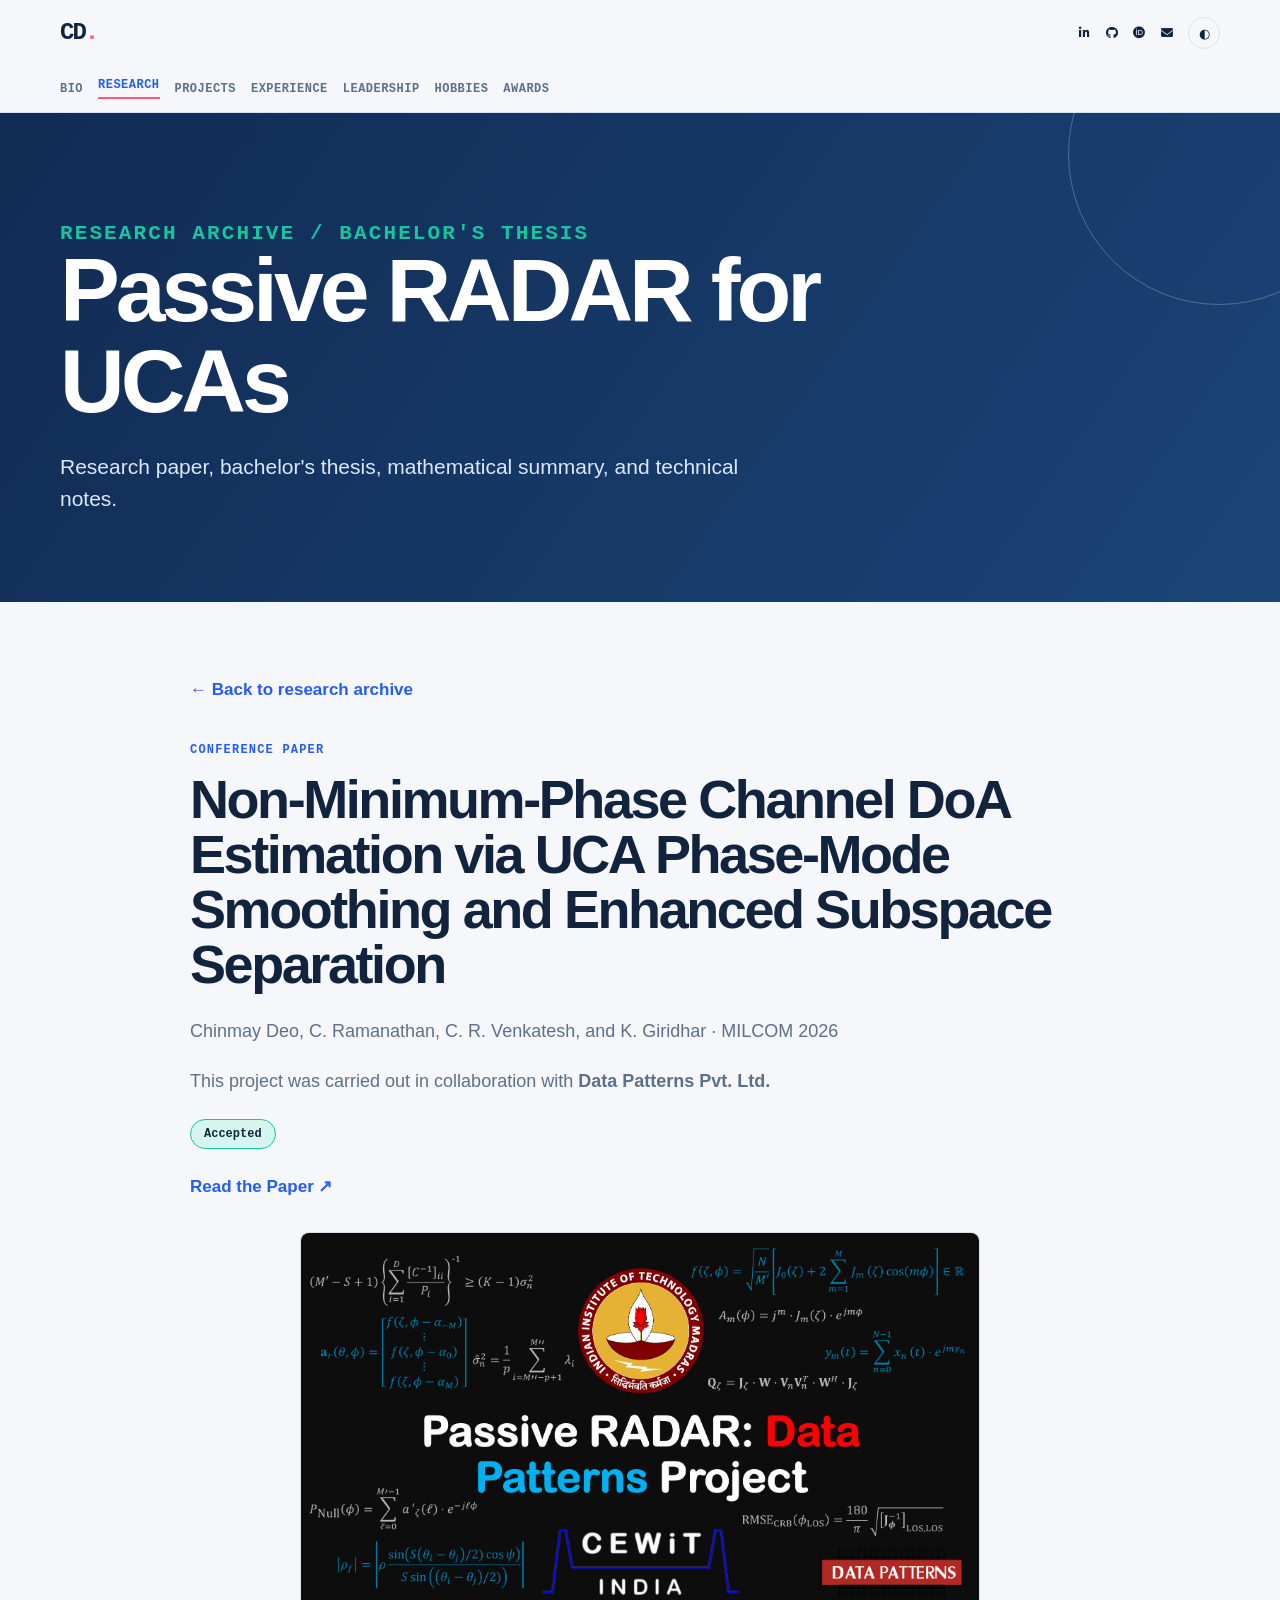
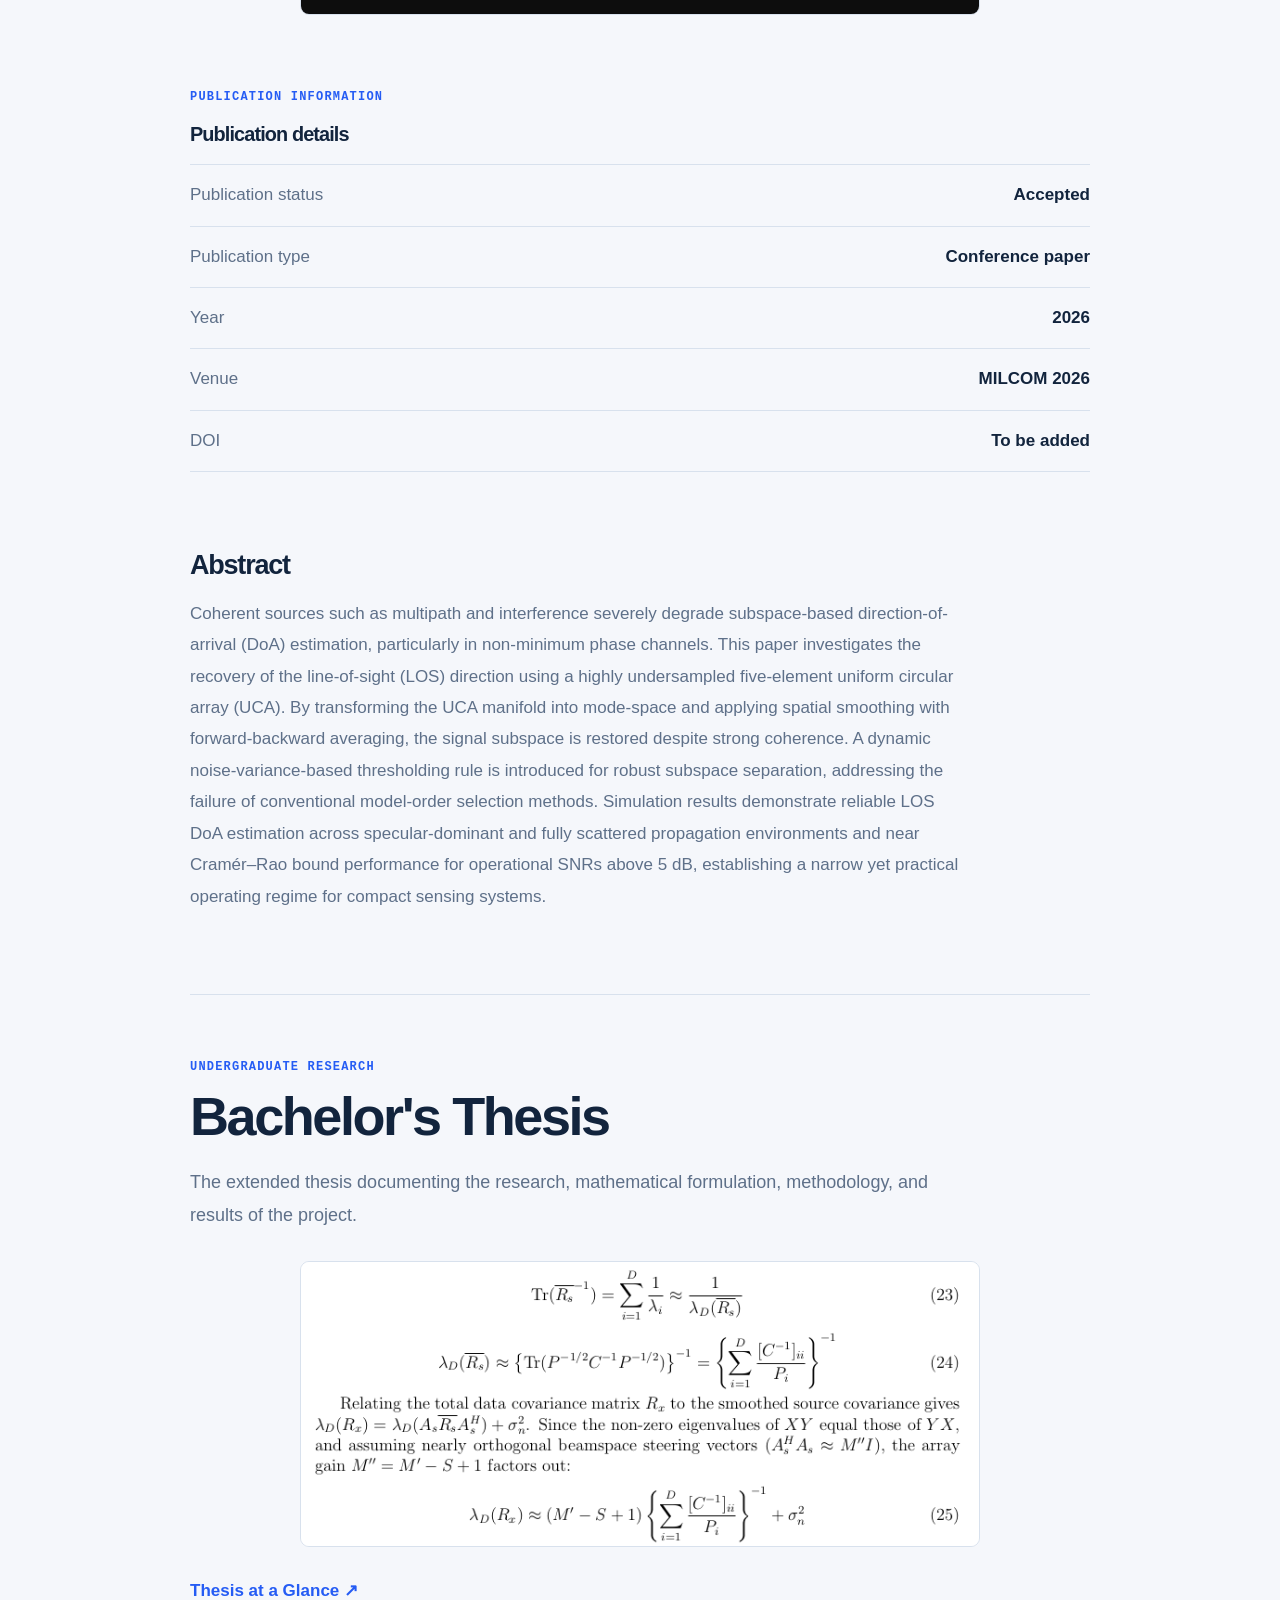
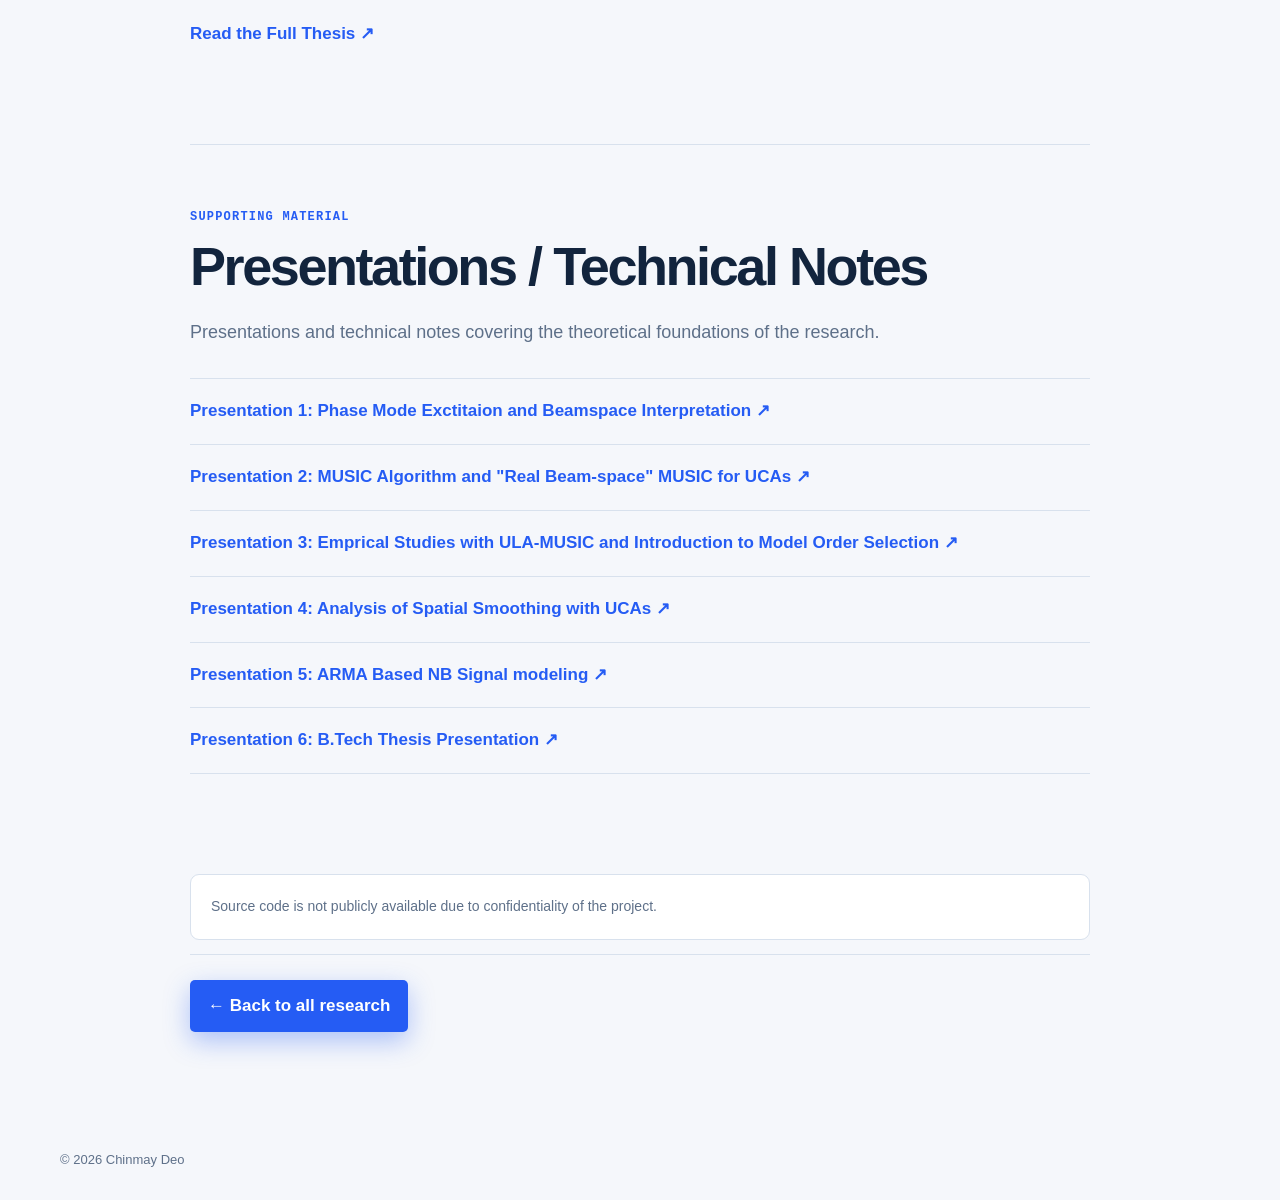
==== commit 512c933a: "Update bachelors-thesis.html" ====
--- a/bachelors-thesis.html
+++ b/bachelors-thesis.html
@@ -264,11 +264,19 @@
                     </a>
 
                     <a
+                        href="presentations/2.1.MUSIC_Algorithm_II.pdf"
+                        target="_blank"
+                        rel="noopener noreferrer"
+                    >
+                        Presentation 3: Emprical Studies with ULA-MUSIC and Introduction to Model Order Selection ↗
+                    </a>
+
+                    <a
                         href="presentations/3.Analysis_of_Spatial_Smoothing_with_UCAs.pdf"
                         target="_blank"
                         rel="noopener noreferrer"
                     >
-                        Presentation 3: Analysis of Spatial Smoothing with UCAs ↗
+                        Presentation 4: Analysis of Spatial Smoothing with UCAs ↗
                     </a>
 
                     <a
@@ -276,7 +284,7 @@
                         target="_blank"
                         rel="noopener noreferrer"
                     >
-                        Presentation 4: ARMA Based NB Signal modeling ↗
+                        Presentation 5: ARMA Based NB Signal modeling ↗
                     </a>
 
                     <a
@@ -284,7 +292,7 @@
                         target="_blank"
                         rel="noopener noreferrer"
                     >
-                        Presentation 5: B.Tech Thesis Presentation ↗
+                        Presentation 6: B.Tech Thesis Presentation ↗
                     </a>
 
                 </div>
@@ -322,4 +330,4 @@
     <script src="script.js"></script>
 
 </body>
-</html>+</html>
